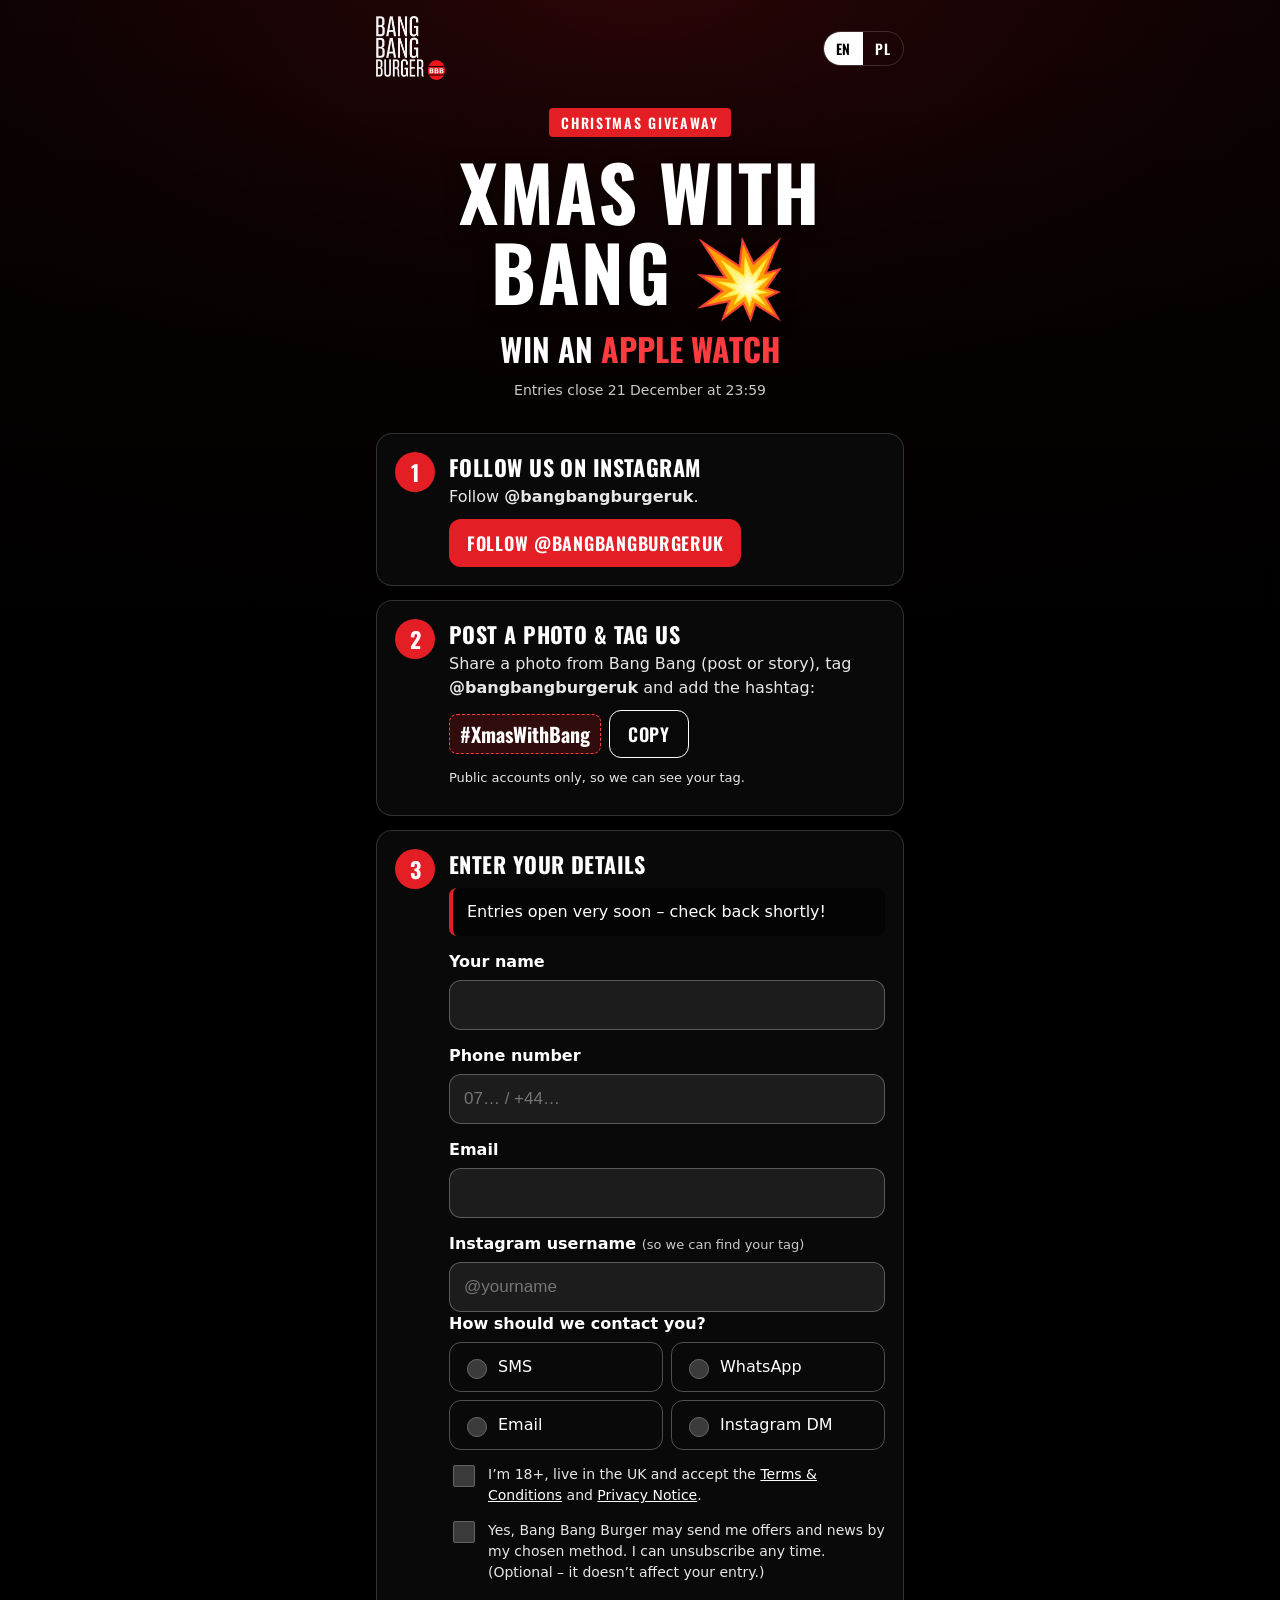
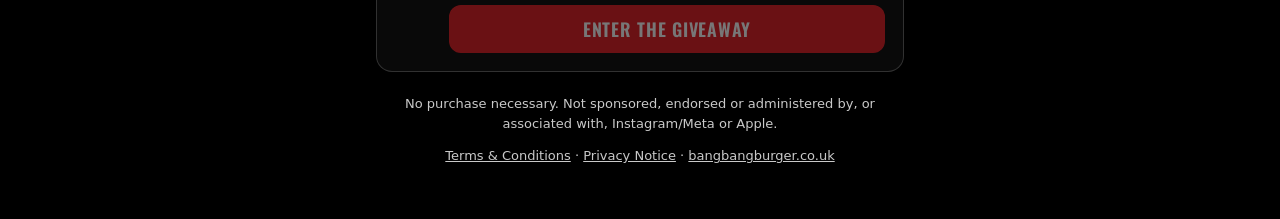
==== index.html @ dc1d36f0 "Xmas with Bang giveaway page, admin panel and Apps Script backend" ====
<!doctype html>
<html lang="en">
<head>
<meta charset="utf-8">
<meta name="viewport" content="width=device-width,initial-scale=1,viewport-fit=cover">
<title>Xmas with Bang 💥 – Win an Apple Watch | Bang Bang Burger</title>
<meta name="description" content="Follow Bang Bang Burger on Instagram, post a photo with #XmasWithBang and enter to win an Apple Watch.">
<meta property="og:title" content="Xmas with Bang 💥 – Win an Apple Watch">
<meta property="og:description" content="Follow @bangbangburgeruk, tag #XmasWithBang and enter. Bang Bang Burger, London.">
<meta property="og:image" content="https://zdanektom.github.io/xmas-with-bang/assets/og.jpg">
<meta name="theme-color" content="#000000">
<link rel="icon" href="assets/favicon.png">
<link rel="apple-touch-icon" href="assets/apple-touch-icon.png">
<link rel="stylesheet" href="styles.css?v=1">
</head>
<body>
<div class="bg" aria-hidden="true"></div>
<main class="wrap">
  <div class="top">
    <a href="https://bangbangburger.co.uk/" aria-label="Bang Bang Burger"><img src="assets/logo-sm.png" alt="Bang Bang Burger" width="70" height="64"></a>
    <div class="lang" role="group" aria-label="Language">
      <button type="button" data-lang="en" aria-pressed="true">EN</button>
      <button type="button" data-lang="pl" aria-pressed="false">PL</button>
    </div>
  </div>

  <section class="hero">
    <span class="kicker" data-t="kicker">Christmas giveaway</span>
    <h1>Xmas with Bang <span class="boom">💥</span></h1>
    <p class="prize" data-t="prize" data-html>Win an <b>Apple Watch</b></p>
    <p class="closes" id="closes"></p>
  </section>

  <div id="flow">
    <section class="card step">
      <div class="num">1</div>
      <div>
        <h2 data-t="s1h">Follow us on Instagram</h2>
        <p data-t="s1p" data-html>Follow <b>@bangbangburgeruk</b>.</p>
        <a class="btn" id="igFollow" href="https://www.instagram.com/bangbangburgeruk/" target="_blank" rel="noopener" data-t="s1b">Follow @bangbangburgeruk</a>
      </div>
    </section>

    <section class="card step">
      <div class="num">2</div>
      <div>
        <h2 data-t="s2h">Post a photo &amp; tag us</h2>
        <p data-t="s2p" data-html>Share a photo from Bang Bang (post or story), tag <b>@bangbangburgeruk</b> and add the hashtag:</p>
        <div class="row"><span class="tag" id="tag">#XmasWithBang</span><button class="btn ghost" type="button" id="copyTag" data-t="copy">Copy</button></div>
        <p class="small" style="margin-top:10px" data-t="s2n">Public accounts only, so we can see your tag.</p>
      </div>
    </section>

    <section class="card step">
      <div class="num">3</div>
      <div style="flex:1;min-width:0">
        <h2 data-t="s3h">Enter your details</h2>
        <div class="notice hidden" id="notOpen" data-t="notOpen">Entries open very soon – check back shortly!</div>
        <div class="notice hidden" id="closedMsg" data-t="closedMsg">This giveaway has closed. Thanks for taking part!</div>
        <form id="form" novalidate>
          <label for="name" data-t="fName">Your name</label>
          <input id="name" name="name" type="text" autocomplete="name" maxlength="80" required>
          <label for="phone" data-t="fPhone">Phone number</label>
          <input id="phone" name="phone" type="tel" autocomplete="tel" inputmode="tel" placeholder="07… / +44…" maxlength="30" required>
          <label for="email" data-t="fEmail">Email</label>
          <input id="email" name="email" type="email" autocomplete="email" inputmode="email" maxlength="120" required>
          <label for="instagram"><span data-t="fIg">Instagram username</span> <span class="opt" data-t="fIgOpt">(so we can find your tag)</span></label>
          <input id="instagram" name="instagram" type="text" autocapitalize="off" autocomplete="off" spellcheck="false" placeholder="@yourname" maxlength="40">
          <fieldset class="chips" id="contact">
            <legend data-t="fContact">How should we contact you?</legend>
            <label><input type="radio" name="contact" value="sms" required> SMS</label>
            <label><input type="radio" name="contact" value="whatsapp"> WhatsApp</label>
            <label><input type="radio" name="contact" value="email"> Email</label>
            <label><input type="radio" name="contact" value="instagram"> Instagram DM</label>
          </fieldset>
          <div class="hp" aria-hidden="true"><label>Website <input name="website" tabindex="-1" autocomplete="off"></label></div>
          <label class="check"><input type="checkbox" id="terms" required> <span data-t="cTerms" data-html>I’m 18+, live in the UK and accept the <a href="terms.html" target="_blank">Terms &amp; Conditions</a> and <a href="privacy.html" target="_blank">Privacy Notice</a>.</span></label>
          <label class="check"><input type="checkbox" id="marketing"> <span data-t="cMkt">Yes, Bang Bang Burger may send me offers and news by my chosen method. I can unsubscribe any time. (Optional – it doesn’t affect your entry.)</span></label>
          <p class="err" id="err" role="alert"></p>
          <button class="btn block" id="submit" type="submit" style="margin-top:12px" data-t="submit">Enter the giveaway</button>
        </form>
      </div>
    </section>
  </div>

  <section class="card success hidden" id="success" tabindex="-1">
    <div class="big">🎄💥</div>
    <h2 data-t="okH">You’re in!</h2>
    <p data-t="okP" data-html>Good luck! Don’t forget: follow <b>@bangbangburgeruk</b> and post your photo with <b>#XmasWithBang</b> before the closing date – we check tags before drawing the winner.</p>
    <p class="small" id="dupMsg" data-t="dup" hidden>You were already entered – one entry per person.</p>
    <div class="row" style="justify-content:center;margin-top:12px">
      <a class="btn" href="https://www.instagram.com/bangbangburgeruk/" target="_blank" rel="noopener" data-t="okIg">Open Instagram</a>
      <button class="btn ghost" type="button" id="copyTag2" data-t="copyTag">Copy #XmasWithBang</button>
    </div>
  </section>

  <footer>
    <p data-t="foot" data-html>No purchase necessary. Not sponsored, endorsed or administered by, or associated with, Instagram/Meta or Apple.</p>
    <p><a href="terms.html" data-t="tc">Terms &amp; Conditions</a> · <a href="privacy.html" data-t="pn">Privacy Notice</a> · <a href="https://bangbangburger.co.uk/">bangbangburger.co.uk</a></p>
  </footer>
</main>
<script src="config.js?v=1"></script>
<script src="app.js?v=1"></script>
</body>
</html>
---- styles.css ----
@font-face{font-family:Oswald;src:url(assets/oswald-latin-ext.woff2) format('woff2');font-weight:200 700;font-display:swap;unicode-range:U+0100-02BA,U+02BD-02C5,U+02C7-02CC,U+02CE-02D7,U+02DD-02FF,U+0304,U+0308,U+0329,U+1D00-1DBF,U+1E00-1E9F,U+1EF2-1EFF,U+2020,U+20A0-20AB,U+20AD-20C4,U+2113,U+2C60-2C7F,U+A720-A7FF}
@font-face{font-family:Oswald;src:url(assets/oswald-latin.woff2) format('woff2');font-weight:200 700;font-display:swap;unicode-range:U+0000-00FF,U+0131,U+0152-0153,U+02BB-02BC,U+02C6,U+02DA,U+02DC,U+0304,U+0308,U+0329,U+2000-206F,U+20AC,U+2122,U+2191,U+2193,U+2212,U+2215,U+FEFF,U+FFFD}
:root{--red:#e31e24;--red2:#ff3b3f;--ink:#0b0b0b;--card:rgba(12,12,12,.78);--line:rgba(255,255,255,.16);--muted:#c9c9c9;color-scheme:dark}
*{box-sizing:border-box}
html,body{margin:0;min-height:100%}
body{font:16px/1.5 system-ui,-apple-system,"Segoe UI",Roboto,Arial,sans-serif;color:#fff;background:#000}
.bg{position:fixed;inset:0;z-index:-1;background:url(assets/bg.jpg) center/cover no-repeat,radial-gradient(120% 80% at 50% 0%,#5a0b0e 0%,#1a0405 45%,#000 100%);background-color:#000}
.bg::after{content:"";position:absolute;inset:0;background:linear-gradient(180deg,rgba(0,0,0,.55) 0%,rgba(0,0,0,.72) 40%,rgba(0,0,0,.9) 100%)}
.wrap{max-width:560px;margin:0 auto;padding:16px 16px 40px}
.top{display:flex;align-items:center;justify-content:space-between;gap:12px}
.top img{height:64px;width:auto;display:block}
.lang{display:flex;border:1px solid var(--line);border-radius:999px;overflow:hidden}
.lang button{background:transparent;color:#fff;border:0;padding:6px 12px;font:600 14px Oswald,sans-serif;letter-spacing:.06em;cursor:pointer}
.lang button[aria-pressed=true]{background:#fff;color:#000}
h1,h2,h3,.cond{font-family:Oswald,"Arial Narrow",sans-serif;text-transform:uppercase;letter-spacing:.02em;line-height:1.05}
.hero{text-align:center;padding:28px 0 18px}
.hero .kicker{display:inline-block;background:var(--red);color:#fff;font:600 14px Oswald,sans-serif;letter-spacing:.12em;padding:4px 12px;border-radius:4px;text-transform:uppercase}
.hero h1{font-size:clamp(46px,14vw,76px);margin:14px 0 6px;font-weight:700;text-shadow:0 3px 18px rgba(0,0,0,.6)}
.hero h1 .boom{font-family:system-ui}
.hero .prize{font:600 clamp(22px,6.4vw,32px) Oswald,sans-serif;text-transform:uppercase;margin:0}
.hero .prize b{color:var(--red2)}
.hero .closes{color:var(--muted);margin:8px 0 0;font-size:14px}
.card{background:var(--card);border:1px solid var(--line);border-radius:16px;padding:18px;margin:14px 0;backdrop-filter:blur(6px);-webkit-backdrop-filter:blur(6px)}
.step{display:flex;gap:14px;align-items:flex-start}
.num{flex:0 0 40px;height:40px;border-radius:50%;background:var(--red);display:grid;place-items:center;font:700 22px Oswald,sans-serif}
.step h2{font-size:22px;margin:4px 0 6px}
.step p{margin:0 0 10px;color:#e6e6e6}
.btn{display:inline-flex;align-items:center;justify-content:center;gap:8px;min-height:48px;padding:10px 18px;border-radius:12px;border:0;background:var(--red);color:#fff;font:600 18px Oswald,sans-serif;letter-spacing:.04em;text-transform:uppercase;text-decoration:none;cursor:pointer}
.btn:hover{background:var(--red2)}
.btn.ghost{background:transparent;border:1px solid #fff}
.btn.block{width:100%}
.btn[disabled]{opacity:.45;cursor:not-allowed}
.tag{font:700 20px Oswald,sans-serif;color:#fff;background:rgba(227,30,36,.18);border:1px dashed var(--red2);padding:4px 10px;border-radius:8px;user-select:all}
.row{display:flex;gap:8px;flex-wrap:wrap;align-items:center}
label{display:block;font-weight:600;margin:14px 0 6px}
.opt{font-weight:400;color:var(--muted);font-size:13px}
input[type=text],input[type=email],input[type=tel]{width:100%;min-height:50px;padding:12px 14px;border-radius:12px;border:1px solid rgba(255,255,255,.28);background:rgba(255,255,255,.08);color:#fff;font-size:17px}
input:focus{outline:2px solid var(--red2);outline-offset:1px}
input[aria-invalid=true]{border-color:var(--red2)}
.chips{display:grid;grid-template-columns:1fr 1fr;gap:8px;border:0;padding:0;margin:0}
.chips legend{font-weight:600;margin:14px 0 6px;padding:0}
.chips label{margin:0;display:flex;align-items:center;gap:8px;min-height:50px;padding:10px 12px;border:1px solid rgba(255,255,255,.28);border-radius:12px;font-weight:500;cursor:pointer}
.chips input{accent-color:var(--red);width:20px;height:20px}
.chips label:has(input:checked){border-color:var(--red2);background:rgba(227,30,36,.2)}
.check{display:flex;gap:10px;align-items:flex-start;font-weight:400;font-size:14px;color:#e6e6e6;margin:14px 0 0}
.check input{flex:0 0 22px;width:22px;height:22px;margin-top:1px;accent-color:var(--red)}
a{color:#fff}
.err{color:#ffb3b5;font-size:14px;margin:6px 0 0;min-height:0}
.notice{border-left:4px solid var(--red);background:rgba(0,0,0,.55);padding:12px 14px;border-radius:8px;margin:12px 0}
.hp{position:absolute;left:-9999px;width:1px;height:1px;overflow:hidden}
.small{font-size:13px;color:var(--muted)}
footer{text-align:center;font-size:13px;color:var(--muted);margin-top:22px}
footer a{color:var(--muted)}
.success{text-align:center}
.success .big{font-size:64px;line-height:1}
.success h2{font-size:40px;margin:10px 0}
.hidden{display:none!important}
.toast{position:fixed;left:50%;bottom:24px;transform:translateX(-50%);background:#fff;color:#000;padding:10px 16px;border-radius:10px;font-weight:600;box-shadow:0 6px 20px rgba(0,0,0,.4)}
.doc{background:rgba(10,10,10,.92)}
.doc h1{font-size:34px}.doc h2{font-size:22px;margin-top:22px}
.doc li{margin:6px 0}
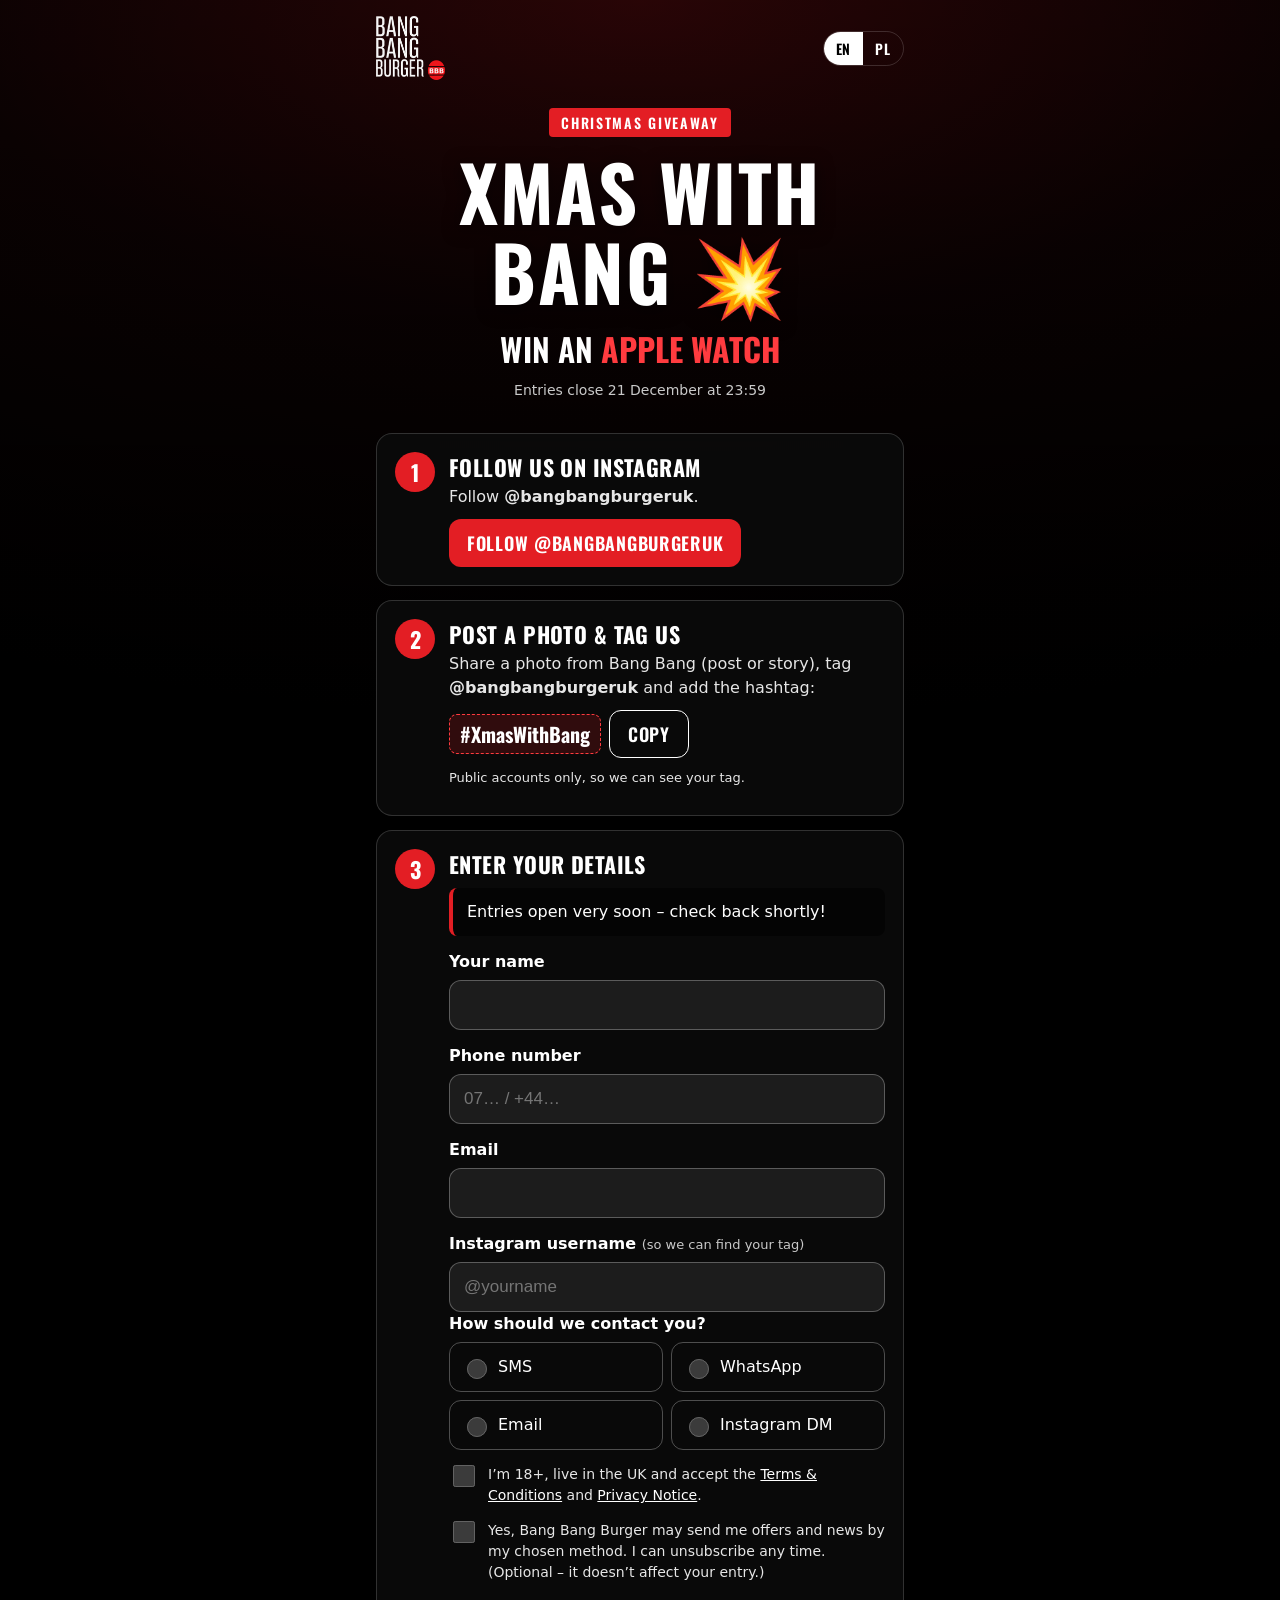
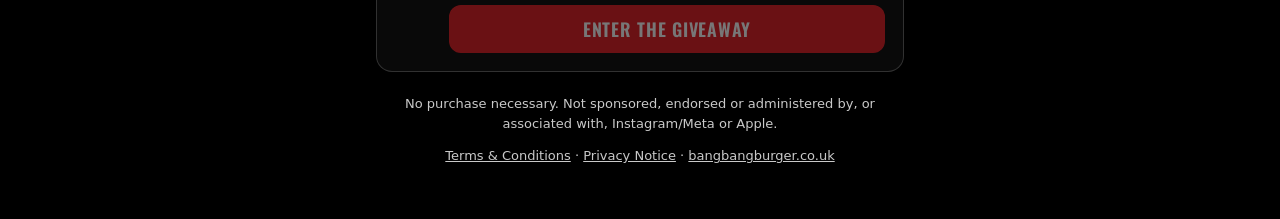
==== commit e074766c: "Add share image, tidy badge icon" ====
--- a/index.html
+++ b/index.html
@@ -11,7 +11,7 @@
 <meta name="theme-color" content="#000000">
 <link rel="icon" href="assets/favicon.png">
 <link rel="apple-touch-icon" href="assets/apple-touch-icon.png">
-<link rel="stylesheet" href="styles.css?v=1">
+<link rel="stylesheet" href="styles.css?v=2">
 </head>
 <body>
 <div class="bg" aria-hidden="true"></div>
@@ -99,7 +99,7 @@
     <p><a href="terms.html" data-t="tc">Terms &amp; Conditions</a> · <a href="privacy.html" data-t="pn">Privacy Notice</a> · <a href="https://bangbangburger.co.uk/">bangbangburger.co.uk</a></p>
   </footer>
 </main>
-<script src="config.js?v=1"></script>
-<script src="app.js?v=1"></script>
+<script src="config.js?v=2"></script>
+<script src="app.js?v=2"></script>
 </body>
 </html>
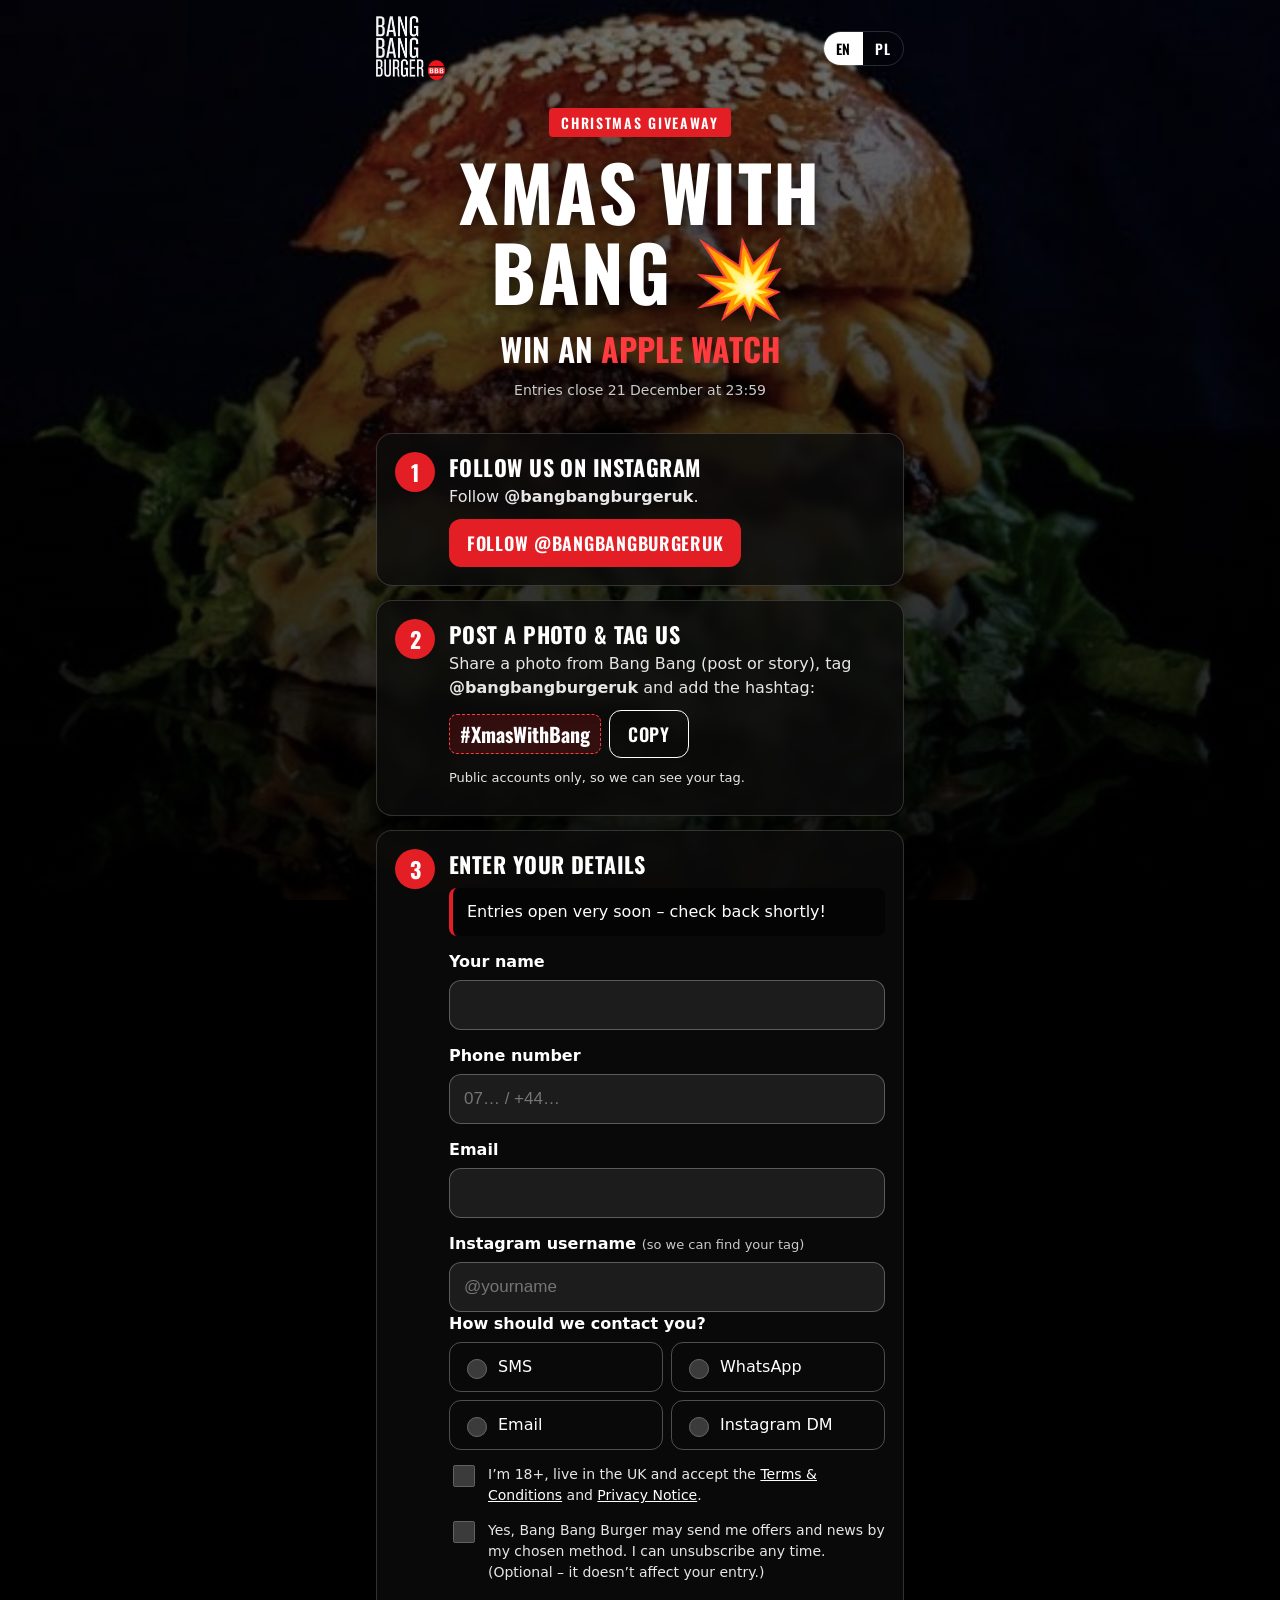
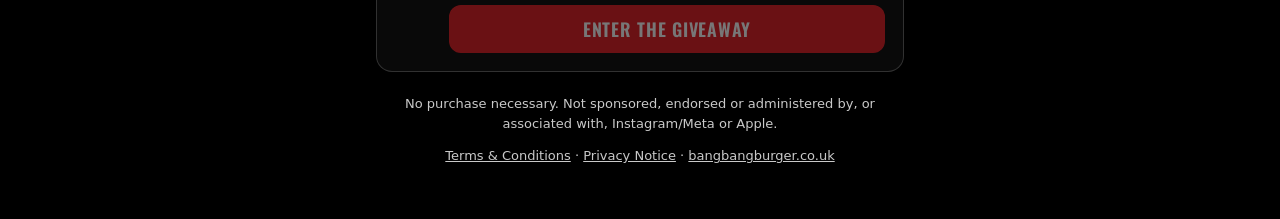
==== commit 874f036c: "Add burger background photo" ====
--- a/index.html
+++ b/index.html
@@ -11,7 +11,7 @@
 <meta name="theme-color" content="#000000">
 <link rel="icon" href="assets/favicon.png">
 <link rel="apple-touch-icon" href="assets/apple-touch-icon.png">
-<link rel="stylesheet" href="styles.css?v=2">
+<link rel="stylesheet" href="styles.css?v=3">
 </head>
 <body>
 <div class="bg" aria-hidden="true"></div>
@@ -99,7 +99,7 @@
     <p><a href="terms.html" data-t="tc">Terms &amp; Conditions</a> · <a href="privacy.html" data-t="pn">Privacy Notice</a> · <a href="https://bangbangburger.co.uk/">bangbangburger.co.uk</a></p>
   </footer>
 </main>
-<script src="config.js?v=2"></script>
-<script src="app.js?v=2"></script>
+<script src="config.js?v=3"></script>
+<script src="app.js?v=3"></script>
 </body>
 </html>
--- a/styles.css
+++ b/styles.css
@@ -4,7 +4,7 @@
 *{box-sizing:border-box}
 html,body{margin:0;min-height:100%}
 body{font:16px/1.5 system-ui,-apple-system,"Segoe UI",Roboto,Arial,sans-serif;color:#fff;background:#000}
-.bg{position:fixed;inset:0;z-index:-1;background:url(assets/bg.jpg) center/cover no-repeat,radial-gradient(120% 80% at 50% 0%,#5a0b0e 0%,#1a0405 45%,#000 100%);background-color:#000}
+.bg{position:fixed;inset:0;z-index:-1;background:url(assets/bg.jpg?v=3) center/cover no-repeat,radial-gradient(120% 80% at 50% 0%,#5a0b0e 0%,#1a0405 45%,#000 100%);background-color:#000}
 .bg::after{content:"";position:absolute;inset:0;background:linear-gradient(180deg,rgba(0,0,0,.55) 0%,rgba(0,0,0,.72) 40%,rgba(0,0,0,.9) 100%)}
 .wrap{max-width:560px;margin:0 auto;padding:16px 16px 40px}
 .top{display:flex;align-items:center;justify-content:space-between;gap:12px}
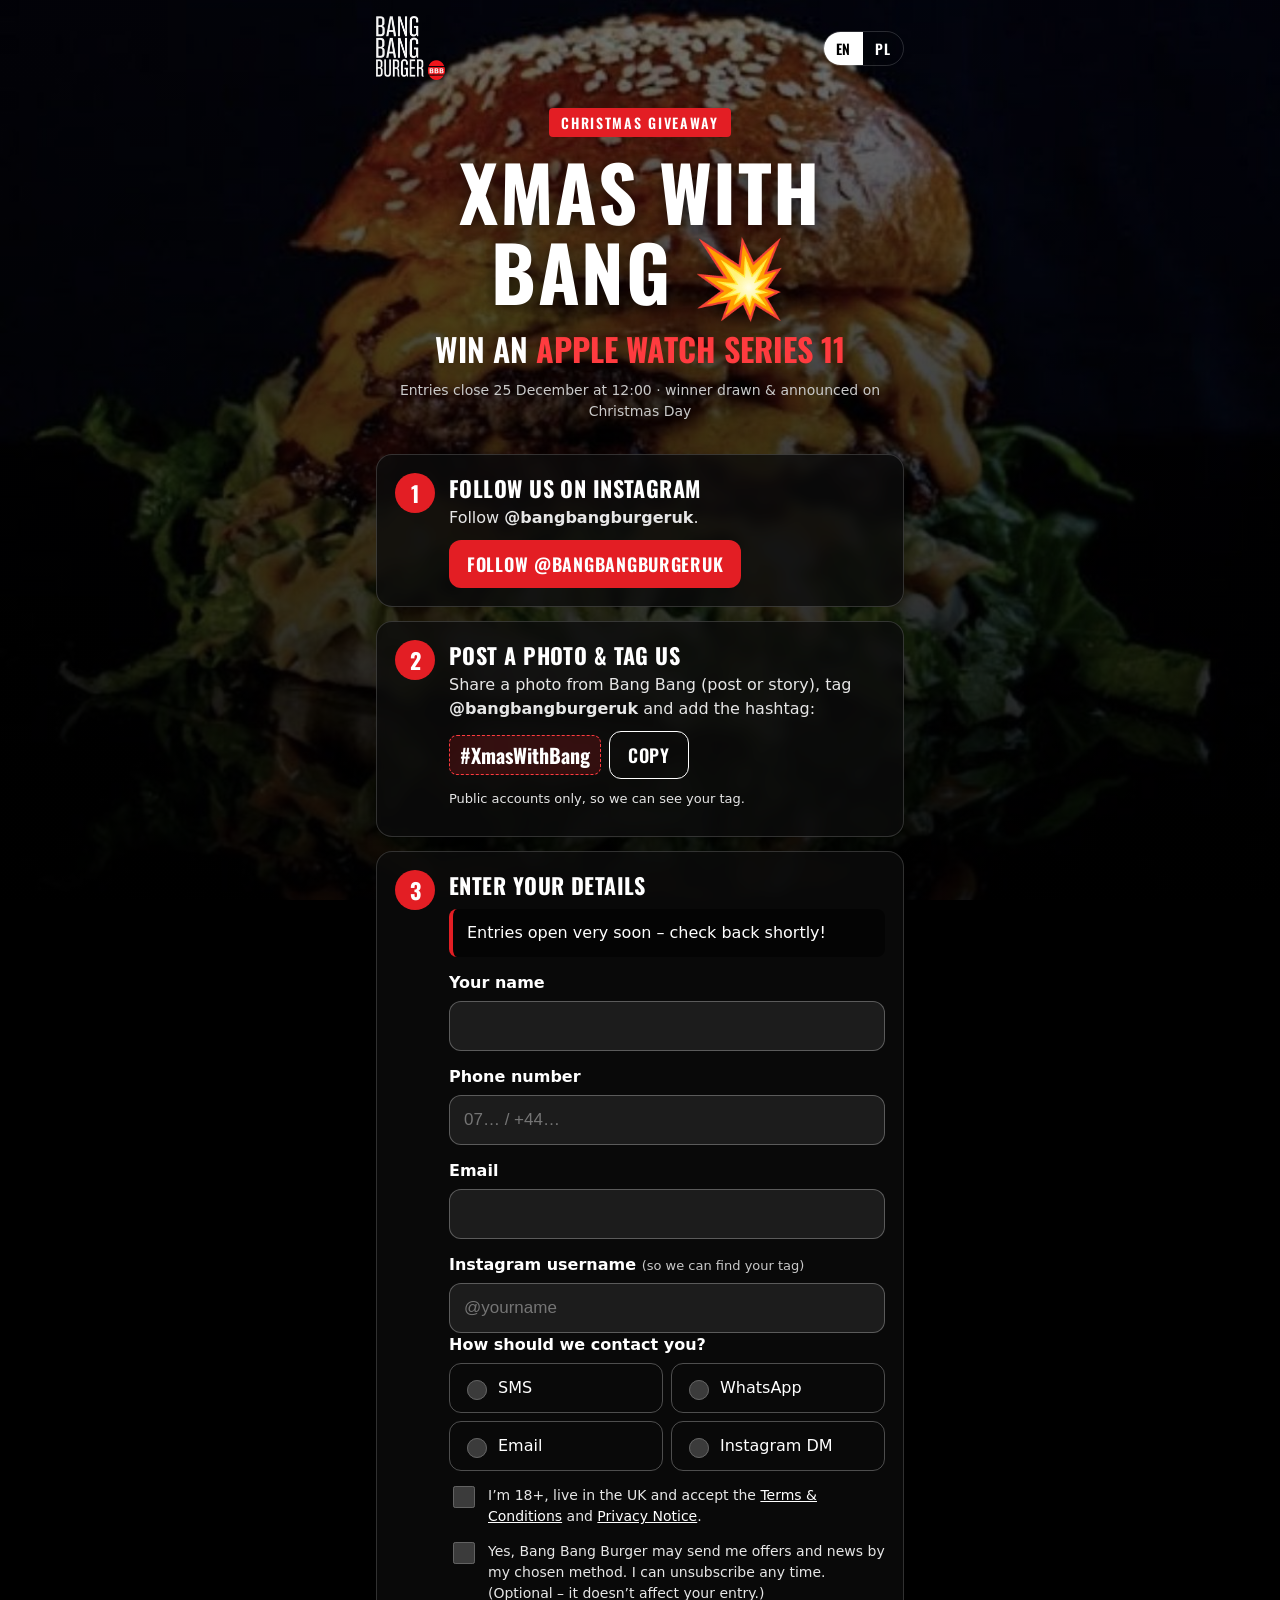
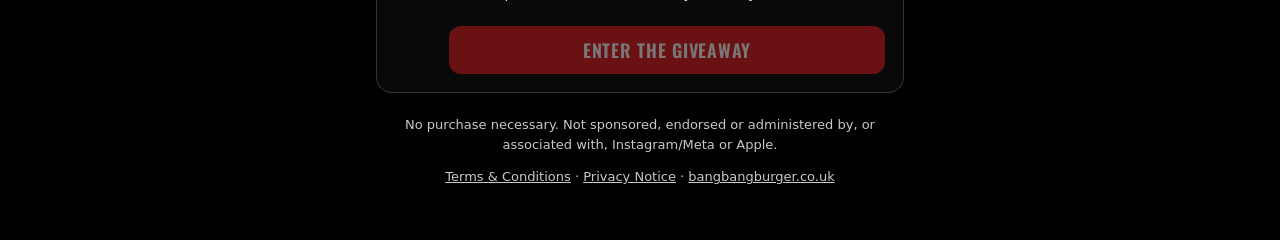
==== commit e500bf24: "Closing date 25 Dec 12:00, draw same day; prize Apple Watch Series 11" ====
--- a/index.html
+++ b/index.html
@@ -3,15 +3,15 @@
 <head>
 <meta charset="utf-8">
 <meta name="viewport" content="width=device-width,initial-scale=1,viewport-fit=cover">
-<title>Xmas with Bang 💥 – Win an Apple Watch | Bang Bang Burger</title>
-<meta name="description" content="Follow Bang Bang Burger on Instagram, post a photo with #XmasWithBang and enter to win an Apple Watch.">
-<meta property="og:title" content="Xmas with Bang 💥 – Win an Apple Watch">
+<title>Xmas with Bang 💥 – Win an Apple Watch Series 11 | Bang Bang Burger</title>
+<meta name="description" content="Follow Bang Bang Burger on Instagram, post a photo with #XmasWithBang and enter to win an Apple Watch Series 11.">
+<meta property="og:title" content="Xmas with Bang 💥 – Win an Apple Watch Series 11">
 <meta property="og:description" content="Follow @bangbangburgeruk, tag #XmasWithBang and enter. Bang Bang Burger, London.">
 <meta property="og:image" content="https://zdanektom.github.io/xmas-with-bang/assets/og.jpg">
 <meta name="theme-color" content="#000000">
 <link rel="icon" href="assets/favicon.png">
 <link rel="apple-touch-icon" href="assets/apple-touch-icon.png">
-<link rel="stylesheet" href="styles.css?v=3">
+<link rel="stylesheet" href="styles.css?v=4">
 </head>
 <body>
 <div class="bg" aria-hidden="true"></div>
@@ -27,7 +27,7 @@
   <section class="hero">
     <span class="kicker" data-t="kicker">Christmas giveaway</span>
     <h1>Xmas with Bang <span class="boom">💥</span></h1>
-    <p class="prize" data-t="prize" data-html>Win an <b>Apple Watch</b></p>
+    <p class="prize" data-t="prize" data-html>Win an <b>Apple Watch Series&nbsp;11</b></p>
     <p class="closes" id="closes"></p>
   </section>
 
@@ -99,7 +99,7 @@
     <p><a href="terms.html" data-t="tc">Terms &amp; Conditions</a> · <a href="privacy.html" data-t="pn">Privacy Notice</a> · <a href="https://bangbangburger.co.uk/">bangbangburger.co.uk</a></p>
   </footer>
 </main>
-<script src="config.js?v=3"></script>
-<script src="app.js?v=3"></script>
+<script src="config.js?v=4"></script>
+<script src="app.js?v=4"></script>
 </body>
 </html>
--- a/styles.css
+++ b/styles.css
@@ -4,7 +4,7 @@
 *{box-sizing:border-box}
 html,body{margin:0;min-height:100%}
 body{font:16px/1.5 system-ui,-apple-system,"Segoe UI",Roboto,Arial,sans-serif;color:#fff;background:#000}
-.bg{position:fixed;inset:0;z-index:-1;background:url(assets/bg.jpg?v=3) center/cover no-repeat,radial-gradient(120% 80% at 50% 0%,#5a0b0e 0%,#1a0405 45%,#000 100%);background-color:#000}
+.bg{position:fixed;inset:0;z-index:-1;background:url(assets/bg.jpg?v=4) center/cover no-repeat,radial-gradient(120% 80% at 50% 0%,#5a0b0e 0%,#1a0405 45%,#000 100%);background-color:#000}
 .bg::after{content:"";position:absolute;inset:0;background:linear-gradient(180deg,rgba(0,0,0,.55) 0%,rgba(0,0,0,.72) 40%,rgba(0,0,0,.9) 100%)}
 .wrap{max-width:560px;margin:0 auto;padding:16px 16px 40px}
 .top{display:flex;align-items:center;justify-content:space-between;gap:12px}
